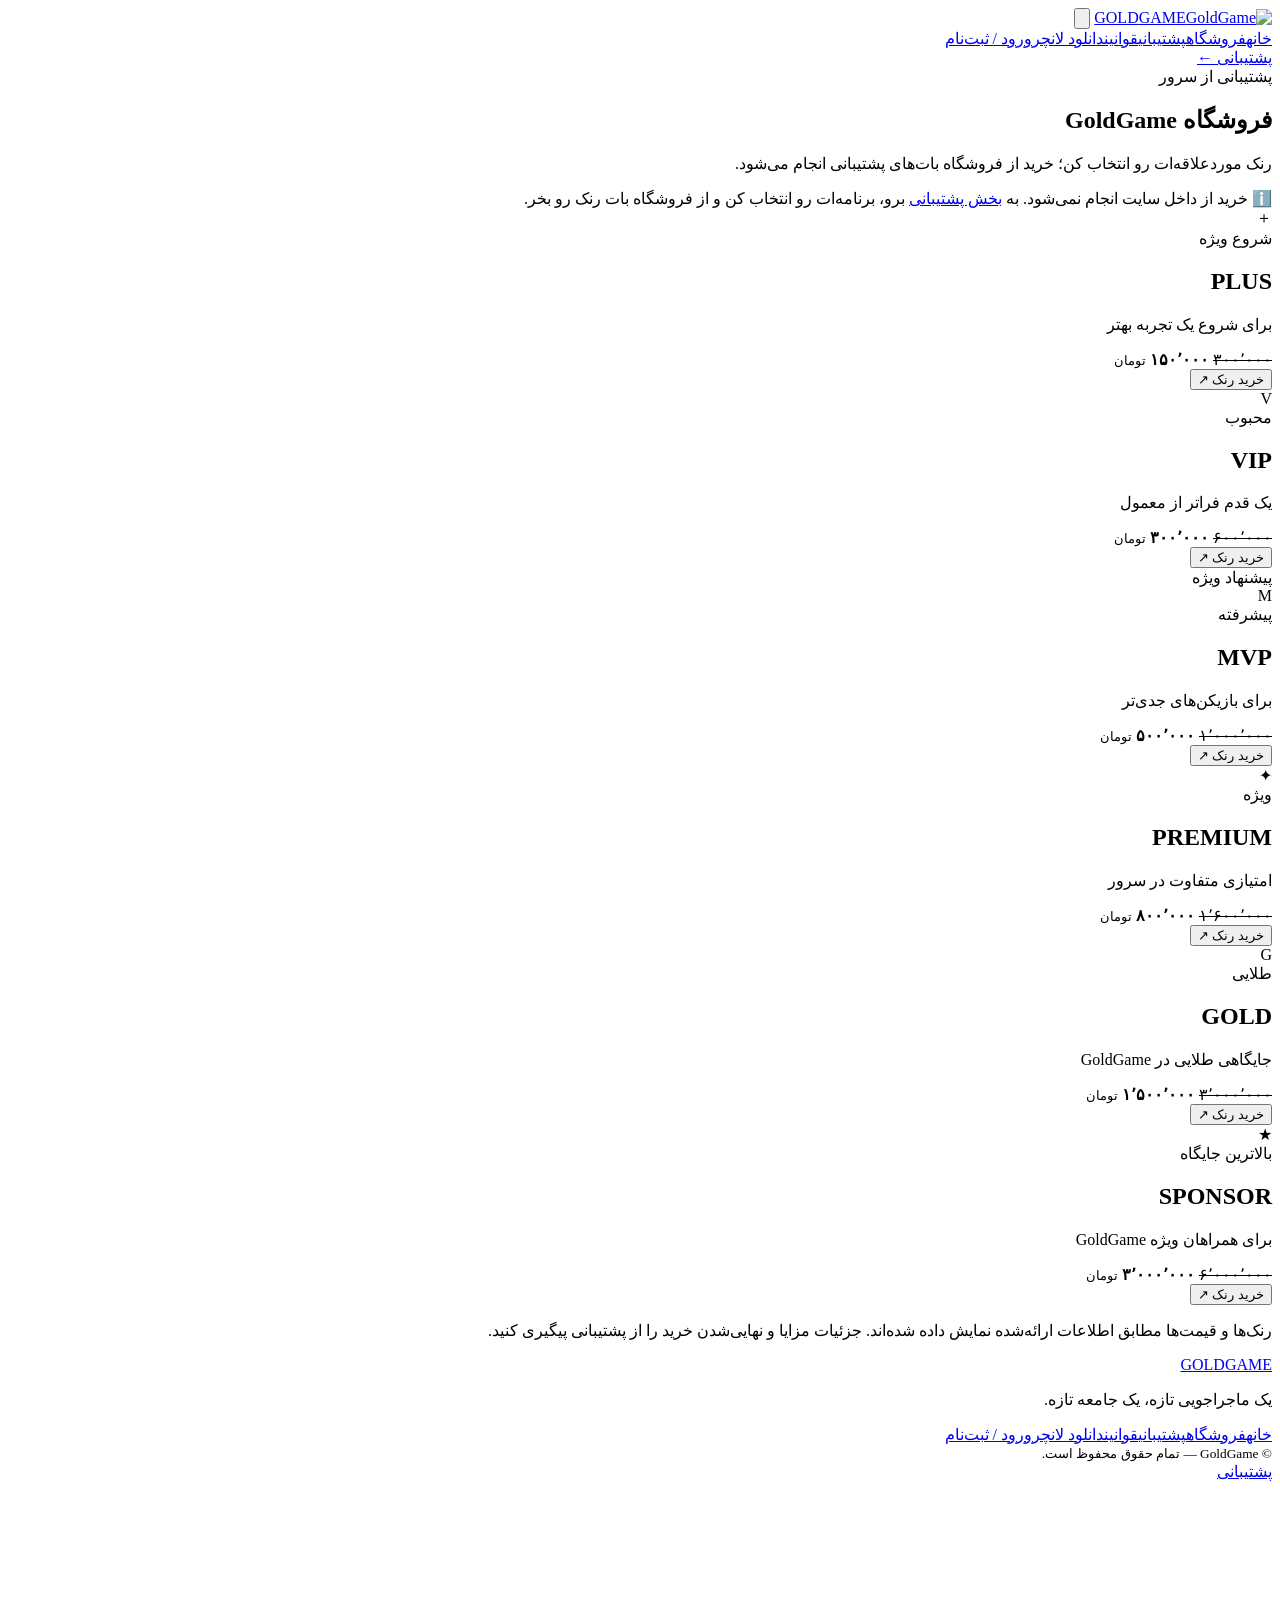
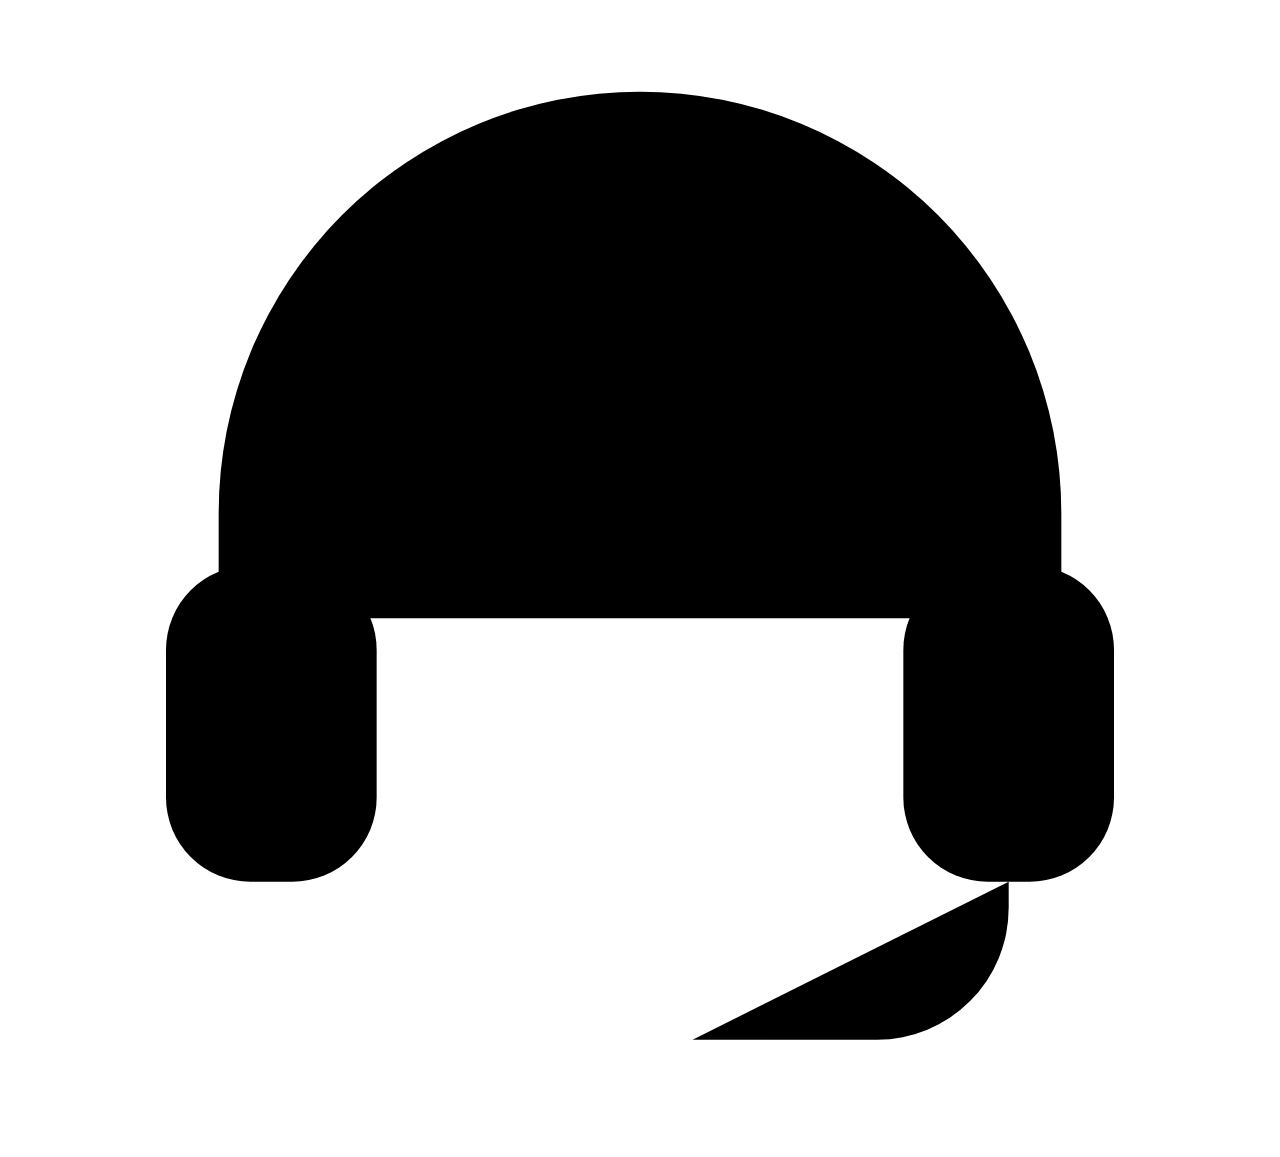
==== shop.html @ d6162fac "Add files via upload" ====
<!doctype html>
<html lang="fa" dir="rtl">
<head>
<meta charset="utf-8">
<meta name="viewport" content="width=device-width,initial-scale=1">
<meta name="theme-color" content="#f5c400">
<meta name="description" content="رنک‌های GoldGame: PLUS، VIP، MVP، PREMIUM، GOLD و SPONSOR">
<title>فروشگاه | GoldGame</title>
<link rel="icon" type="image/png" href="assets/favicon.png">
<link rel="apple-touch-icon" href="assets/apple-touch-icon.png">
<link rel="stylesheet" href="assets/style.css">
<link rel="stylesheet" href="assets/extra.css">
<script>document.documentElement.classList.add('js')</script>

</head>
<body>
<div class="shade"></div>
<header class="topbar">
<a class="brand" href="index.html"><img src="assets/logo.png" alt="GoldGame"><span>GOLD<span class="gold">GAME</span></span></a>
<button type="button" class="menu-btn" aria-label="باز کردن منو"><svg viewBox="0 0 24 24" aria-hidden="true"><path d="M4 7h16"/><path d="M4 12h16"/><path d="M4 17h16"/></svg></button>
<nav aria-label="منوی اصلی"><a href="index.html">خانه</a><a class=active href="shop.html">فروشگاه</a><a href="support.html">پشتیبانی</a><a href="rules.html">قوانین</a><a href="launcher.html">دانلود لانچر</a><a href="auth.html">ورود / ثبت‌نام</a></nav>
<a class="nav-cta" href="support.html">پشتیبانی <span>←</span></a>
</header>
<main class="inner-page">
<section class="page-hero"><span class="eyebrow">پشتیبانی از سرور</span><h1>فروشگاه <span class="gold">GoldGame</span></h1><p>رنک موردعلاقه‌ات رو انتخاب کن؛ خرید از فروشگاه بات‌های پشتیبانی انجام می‌شود.</p><div class="notice">ℹ️ خرید از داخل سایت انجام نمی‌شود. به <a href="support.html" style="text-decoration:underline">بخش پشتیبانی</a> برو، برنامه‌ات رو انتخاب کن و از فروشگاه بات رنک رو بخر.</div></section>
<section class="rank-grid">
<article class="rank-card"><div class="rank-logo logo-plus">＋</div><span class="rank-label">شروع ویژه</span><h2>PLUS</h2><p class="rank-desc">برای شروع یک تجربه بهتر</p><div class="price"><del>۳۰۰٬۰۰۰</del> <strong>۱۵۰٬۰۰۰</strong> <small>تومان</small></div><button type="button" class="btn primary rank-buy" data-rank="PLUS" data-price="۱۵۰٬۰۰۰ تومان">خرید رنک <span>↗</span></button></article>
<article class="rank-card"><div class="rank-logo logo-vip">V</div><span class="rank-label">محبوب</span><h2>VIP</h2><p class="rank-desc">یک قدم فراتر از معمول</p><div class="price"><del>۶۰۰٬۰۰۰</del> <strong>۳۰۰٬۰۰۰</strong> <small>تومان</small></div><button type="button" class="btn primary rank-buy" data-rank="VIP" data-price="۳۰۰٬۰۰۰ تومان">خرید رنک <span>↗</span></button></article>
<article class="rank-card featured"><div class="popular-pill">پیشنهاد ویژه</div><div class="rank-logo logo-mvp">M</div><span class="rank-label">پیشرفته</span><h2>MVP</h2><p class="rank-desc">برای بازیکن‌های جدی‌تر</p><div class="price"><del>۱٬۰۰۰٬۰۰۰</del> <strong>۵۰۰٬۰۰۰</strong> <small>تومان</small></div><button type="button" class="btn primary rank-buy" data-rank="MVP" data-price="۵۰۰٬۰۰۰ تومان">خرید رنک <span>↗</span></button></article>
<article class="rank-card"><div class="rank-logo logo-premium">✦</div><span class="rank-label">ویژه</span><h2>PREMIUM</h2><p class="rank-desc">امتیازی متفاوت در سرور</p><div class="price"><del>۱٬۶۰۰٬۰۰۰</del> <strong>۸۰۰٬۰۰۰</strong> <small>تومان</small></div><button type="button" class="btn primary rank-buy" data-rank="PREMIUM" data-price="۸۰۰٬۰۰۰ تومان">خرید رنک <span>↗</span></button></article>
<article class="rank-card"><div class="rank-logo logo-gold">G</div><span class="rank-label">طلایی</span><h2>GOLD</h2><p class="rank-desc">جایگاهی طلایی در GoldGame</p><div class="price"><del>۳٬۰۰۰٬۰۰۰</del> <strong>۱٬۵۰۰٬۰۰۰</strong> <small>تومان</small></div><button type="button" class="btn primary rank-buy" data-rank="GOLD" data-price="۱٬۵۰۰٬۰۰۰ تومان">خرید رنک <span>↗</span></button></article>
<article class="rank-card sponsor-card"><div class="rank-logo logo-sponsor">★</div><span class="rank-label">بالاترین جایگاه</span><h2>SPONSOR</h2><p class="rank-desc">برای همراهان ویژه GoldGame</p><div class="price"><del>۶٬۰۰۰٬۰۰۰</del> <strong>۳٬۰۰۰٬۰۰۰</strong> <small>تومان</small></div><button type="button" class="btn primary rank-buy" data-rank="SPONSOR" data-price="۳٬۰۰۰٬۰۰۰ تومان">خرید رنک <span>↗</span></button></article>
</section>
<p class="fine-print">رنک‌ها و قیمت‌ها مطابق اطلاعات ارائه‌شده نمایش داده شده‌اند. جزئیات مزایا و نهایی‌شدن خرید را از پشتیبانی پیگیری کنید.</p>
</main>
<footer>
<a class="brand footer-brand" href="index.html"><img src="assets/logo.png" alt=""><span>GOLD<span class="gold">GAME</span></span></a>
<p>یک ماجراجویی تازه، یک جامعه تازه.</p>
<div class="footer-links"><a href="index.html">خانه</a><a href="shop.html">فروشگاه</a><a href="support.html">پشتیبانی</a><a href="rules.html">قوانین</a><a href="launcher.html">دانلود لانچر</a><a href="auth.html">ورود / ثبت‌نام</a></div>
<small>© GoldGame — تمام حقوق محفوظ است.</small>
</footer>
<a class="support-fab" href="support.html" aria-label="رفتن به بخش پشتیبانی" title="پشتیبانی GoldGame"><span class="fab-label">پشتیبانی</span><i class="fab-dot"></i><svg viewBox="0 0 24 24" aria-hidden="true"><path d="M4 14v-2a8 8 0 0 1 16 0v2"/><rect x="3" y="13" width="4" height="6" rx="1.6"/><rect x="17" y="13" width="4" height="6" rx="1.6"/><path d="M19 19v.5a2.5 2.5 0 0 1-2.5 2.5H13"/></svg></a>
<div class="toast" role="status"></div>
<dialog class="buy-dialog" id="buyDialog">
<form method="dialog" class="dialog-close"><button aria-label="بستن">×</button></form>
<img class="dialog-logo-img" src="assets/logo.png" alt="" width="56" height="56">
<span class="eyebrow">خرید رنک</span>
<h2 id="dialogTitle">GoldGame</h2>
<div class="buy-price" id="dialogPrice"></div>
<p class="buy-lead">خرید رنک‌ها از داخل سایت انجام نمی‌شود؛ فقط از طریق <b>فروشگاه بات‌های پشتیبانی</b> GoldGame.</p>
<ol class="buy-steps">
<li data-n="۱"><b>برو به بخش پشتیبانی</b><span>برنامهٔ دلخواهت رو انتخاب کن: روبیکا، تلگرام یا بله (دیسکورد به‌زودی).</span></li>
<li data-n="۲"><b>بات رو Start کن</b><span>داخل بات <span dir="ltr" style="unicode-bidi:isolate">/start</span> رو بزن و وارد فروشگاه بات شو.</span></li>
<li data-n="۳"><b>رنک <em id="stepRank"></em> رو بخر</b><span>اسم دقیق داخل بازی‌ات (Nickname) رو آماده داشته باش و مراحل پرداخت رو طبق راهنمای بات انجام بده.</span></li>
</ol>
<div class="buy-tip">💡 قبل از پرداخت، شرایط و مزایای رنک رو از بات یا پشتیبانی بپرس. فقط از بات‌های رسمی GoldGame خرید کن و پول رو به افراد ناشناس نده.</div>
<a class="btn primary" id="goSupport" href="support.html">رفتن به بخش پشتیبانی <span>←</span></a>
</dialog>
<script src="assets/app.js"></script>
</body>
</html>
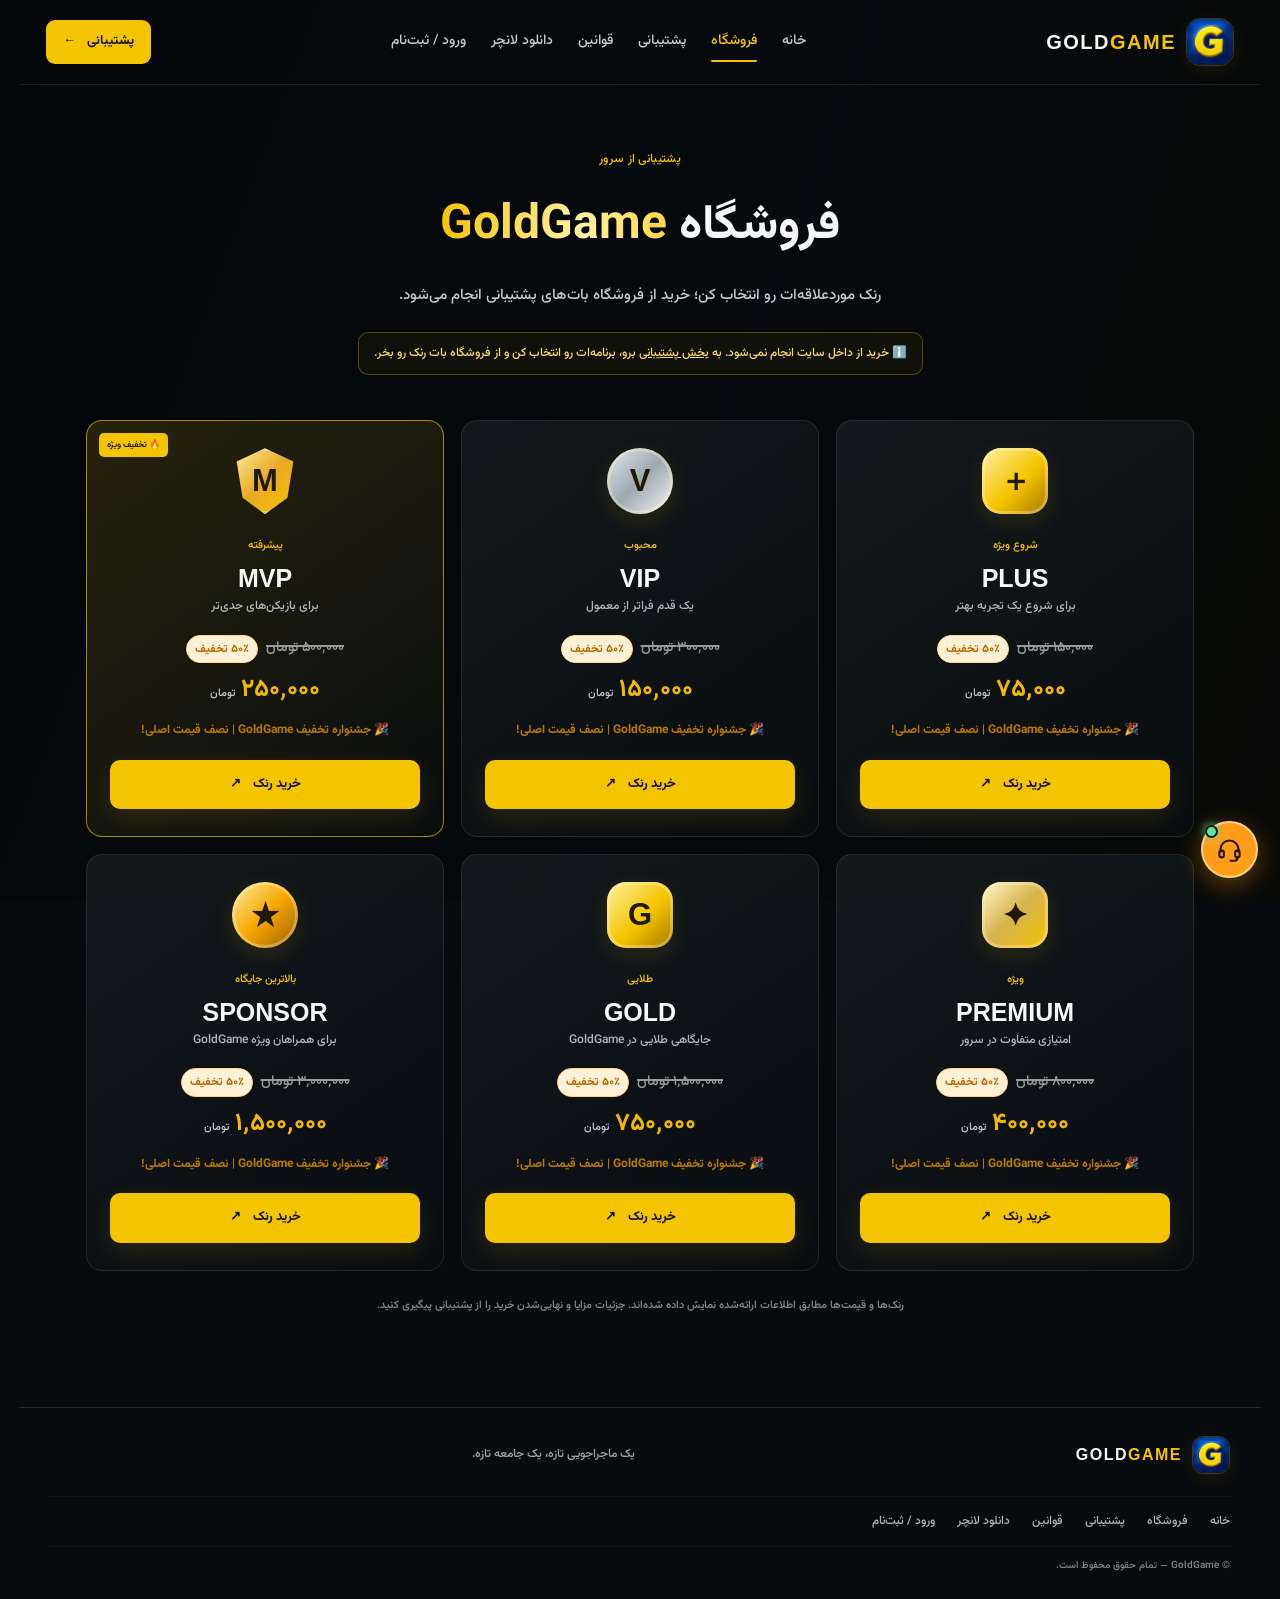
==== commit d0816b2e: "Add files via upload" ====
--- a/shop.html
+++ b/shop.html
@@ -12,6 +12,17 @@
 <link rel="stylesheet" href="assets/extra.css">
 <script>document.documentElement.classList.add('js')</script>
 
+
+<style>
+.rank-card .price-box{margin:14px 0 18px;text-align:center}
+.rank-card .old-price{display:flex;justify-content:center;align-items:center;gap:8px;margin-bottom:5px;color:#929292;font-size:.88rem}
+.rank-card .old-price del{color:#999;text-decoration:line-through;text-decoration-thickness:2px}
+.rank-card .discount-badge{display:inline-block;background:#fff0d6;color:#b66b00;border:1px solid #ffd58a;border-radius:999px;padding:3px 8px;font-size:.72rem;font-weight:800}
+.rank-card .price{margin:0;font-size:1.55rem;font-weight:900;color:#f2b900}
+.rank-card .price strong{font-weight:900}
+.rank-card .discount-note{margin:7px 0 0;color:#b87900;font-size:.75rem;font-weight:700}
+</style>
+
 </head>
 <body>
 <div class="shade"></div>
@@ -24,12 +35,66 @@
 <main class="inner-page">
 <section class="page-hero"><span class="eyebrow">پشتیبانی از سرور</span><h1>فروشگاه <span class="gold">GoldGame</span></h1><p>رنک موردعلاقه‌ات رو انتخاب کن؛ خرید از فروشگاه بات‌های پشتیبانی انجام می‌شود.</p><div class="notice">ℹ️ خرید از داخل سایت انجام نمی‌شود. به <a href="support.html" style="text-decoration:underline">بخش پشتیبانی</a> برو، برنامه‌ات رو انتخاب کن و از فروشگاه بات رنک رو بخر.</div></section>
 <section class="rank-grid">
-<article class="rank-card"><div class="rank-logo logo-plus">＋</div><span class="rank-label">شروع ویژه</span><h2>PLUS</h2><p class="rank-desc">برای شروع یک تجربه بهتر</p><div class="price"><del>۳۰۰٬۰۰۰</del> <strong>۱۵۰٬۰۰۰</strong> <small>تومان</small></div><button type="button" class="btn primary rank-buy" data-rank="PLUS" data-price="۱۵۰٬۰۰۰ تومان">خرید رنک <span>↗</span></button></article>
-<article class="rank-card"><div class="rank-logo logo-vip">V</div><span class="rank-label">محبوب</span><h2>VIP</h2><p class="rank-desc">یک قدم فراتر از معمول</p><div class="price"><del>۶۰۰٬۰۰۰</del> <strong>۳۰۰٬۰۰۰</strong> <small>تومان</small></div><button type="button" class="btn primary rank-buy" data-rank="VIP" data-price="۳۰۰٬۰۰۰ تومان">خرید رنک <span>↗</span></button></article>
-<article class="rank-card featured"><div class="popular-pill">پیشنهاد ویژه</div><div class="rank-logo logo-mvp">M</div><span class="rank-label">پیشرفته</span><h2>MVP</h2><p class="rank-desc">برای بازیکن‌های جدی‌تر</p><div class="price"><del>۱٬۰۰۰٬۰۰۰</del> <strong>۵۰۰٬۰۰۰</strong> <small>تومان</small></div><button type="button" class="btn primary rank-buy" data-rank="MVP" data-price="۵۰۰٬۰۰۰ تومان">خرید رنک <span>↗</span></button></article>
-<article class="rank-card"><div class="rank-logo logo-premium">✦</div><span class="rank-label">ویژه</span><h2>PREMIUM</h2><p class="rank-desc">امتیازی متفاوت در سرور</p><div class="price"><del>۱٬۶۰۰٬۰۰۰</del> <strong>۸۰۰٬۰۰۰</strong> <small>تومان</small></div><button type="button" class="btn primary rank-buy" data-rank="PREMIUM" data-price="۸۰۰٬۰۰۰ تومان">خرید رنک <span>↗</span></button></article>
-<article class="rank-card"><div class="rank-logo logo-gold">G</div><span class="rank-label">طلایی</span><h2>GOLD</h2><p class="rank-desc">جایگاهی طلایی در GoldGame</p><div class="price"><del>۳٬۰۰۰٬۰۰۰</del> <strong>۱٬۵۰۰٬۰۰۰</strong> <small>تومان</small></div><button type="button" class="btn primary rank-buy" data-rank="GOLD" data-price="۱٬۵۰۰٬۰۰۰ تومان">خرید رنک <span>↗</span></button></article>
-<article class="rank-card sponsor-card"><div class="rank-logo logo-sponsor">★</div><span class="rank-label">بالاترین جایگاه</span><h2>SPONSOR</h2><p class="rank-desc">برای همراهان ویژه GoldGame</p><div class="price"><del>۶٬۰۰۰٬۰۰۰</del> <strong>۳٬۰۰۰٬۰۰۰</strong> <small>تومان</small></div><button type="button" class="btn primary rank-buy" data-rank="SPONSOR" data-price="۳٬۰۰۰٬۰۰۰ تومان">خرید رنک <span>↗</span></button></article>
+<article class="rank-card">
+<div class="rank-logo logo-plus">＋</div>
+<span class="rank-label">شروع ویژه</span><h2>PLUS</h2><p class="rank-desc">برای شروع یک تجربه بهتر</p>
+<div class="price-box">
+<div class="old-price"><del>۱۵۰٬۰۰۰ تومان</del><span class="discount-badge">۵۰٪ تخفیف</span></div>
+<div class="price"><strong>۷۵٬۰۰۰</strong> <small>تومان</small></div>
+<p class="discount-note">🎉 جشنواره تخفیف GoldGame | نصف قیمت اصلی!</p>
+</div>
+<button type="button" class="btn primary rank-buy" data-rank="PLUS" data-price="۷۵٬۰۰۰ تومان">خرید رنک <span>↗</span></button>
+</article>
+<article class="rank-card">
+<div class="rank-logo logo-vip">V</div>
+<span class="rank-label">محبوب</span><h2>VIP</h2><p class="rank-desc">یک قدم فراتر از معمول</p>
+<div class="price-box">
+<div class="old-price"><del>۳۰۰٬۰۰۰ تومان</del><span class="discount-badge">۵۰٪ تخفیف</span></div>
+<div class="price"><strong>۱۵۰٬۰۰۰</strong> <small>تومان</small></div>
+<p class="discount-note">🎉 جشنواره تخفیف GoldGame | نصف قیمت اصلی!</p>
+</div>
+<button type="button" class="btn primary rank-buy" data-rank="VIP" data-price="۱۵۰٬۰۰۰ تومان">خرید رنک <span>↗</span></button>
+</article>
+<article class="rank-card featured">
+<div class="popular-pill">🔥 تخفیف ویژه</div><div class="rank-logo logo-mvp">M</div>
+<span class="rank-label">پیشرفته</span><h2>MVP</h2><p class="rank-desc">برای بازیکن‌های جدی‌تر</p>
+<div class="price-box">
+<div class="old-price"><del>۵۰۰٬۰۰۰ تومان</del><span class="discount-badge">۵۰٪ تخفیف</span></div>
+<div class="price"><strong>۲۵۰٬۰۰۰</strong> <small>تومان</small></div>
+<p class="discount-note">🎉 جشنواره تخفیف GoldGame | نصف قیمت اصلی!</p>
+</div>
+<button type="button" class="btn primary rank-buy" data-rank="MVP" data-price="۲۵۰٬۰۰۰ تومان">خرید رنک <span>↗</span></button>
+</article>
+<article class="rank-card">
+<div class="rank-logo logo-premium">✦</div>
+<span class="rank-label">ویژه</span><h2>PREMIUM</h2><p class="rank-desc">امتیازی متفاوت در سرور</p>
+<div class="price-box">
+<div class="old-price"><del>۸۰۰٬۰۰۰ تومان</del><span class="discount-badge">۵۰٪ تخفیف</span></div>
+<div class="price"><strong>۴۰۰٬۰۰۰</strong> <small>تومان</small></div>
+<p class="discount-note">🎉 جشنواره تخفیف GoldGame | نصف قیمت اصلی!</p>
+</div>
+<button type="button" class="btn primary rank-buy" data-rank="PREMIUM" data-price="۴۰۰٬۰۰۰ تومان">خرید رنک <span>↗</span></button>
+</article>
+<article class="rank-card">
+<div class="rank-logo logo-gold">G</div>
+<span class="rank-label">طلایی</span><h2>GOLD</h2><p class="rank-desc">جایگاهی طلایی در GoldGame</p>
+<div class="price-box">
+<div class="old-price"><del>۱٬۵۰۰٬۰۰۰ تومان</del><span class="discount-badge">۵۰٪ تخفیف</span></div>
+<div class="price"><strong>۷۵۰٬۰۰۰</strong> <small>تومان</small></div>
+<p class="discount-note">🎉 جشنواره تخفیف GoldGame | نصف قیمت اصلی!</p>
+</div>
+<button type="button" class="btn primary rank-buy" data-rank="GOLD" data-price="۷۵۰٬۰۰۰ تومان">خرید رنک <span>↗</span></button>
+</article>
+<article class="rank-card sponsor-card">
+<div class="rank-logo logo-sponsor">★</div>
+<span class="rank-label">بالاترین جایگاه</span><h2>SPONSOR</h2><p class="rank-desc">برای همراهان ویژه GoldGame</p>
+<div class="price-box">
+<div class="old-price"><del>۳٬۰۰۰٬۰۰۰ تومان</del><span class="discount-badge">۵۰٪ تخفیف</span></div>
+<div class="price"><strong>۱٬۵۰۰٬۰۰۰</strong> <small>تومان</small></div>
+<p class="discount-note">🎉 جشنواره تخفیف GoldGame | نصف قیمت اصلی!</p>
+</div>
+<button type="button" class="btn primary rank-buy" data-rank="SPONSOR" data-price="۱٬۵۰۰٬۰۰۰ تومان">خرید رنک <span>↗</span></button>
+</article>
 </section>
 <p class="fine-print">رنک‌ها و قیمت‌ها مطابق اطلاعات ارائه‌شده نمایش داده شده‌اند. جزئیات مزایا و نهایی‌شدن خرید را از پشتیبانی پیگیری کنید.</p>
 </main>
--- a/assets/style.css
+++ b/assets/style.css
@@ -0,0 +1 @@
+@font-face{font-family:Vazir;src:url('Vazirmatn-Medium.ttf')}@font-face{font-family:Vazir;src:url('Vazirmatn-Bold.ttf');font-weight:800}:root{--gold:#f5c400;--gold2:#ffdc45;--orange:#ff9d19;--ink:#080b0e;--panel:rgba(12,17,21,.86);--muted:#b8bec4;--line:rgba(255,255,255,.12)}*{box-sizing:border-box}html{scroll-behavior:smooth}body{margin:0;background:#080b0e url('background.webp') center top/cover fixed no-repeat;color:#f7f7f7;font-family:Vazir,Tahoma,sans-serif;min-height:100vh;line-height:1.8}a{color:inherit;text-decoration:none}button,input,textarea{font:inherit}.shade{position:fixed;inset:0;background:linear-gradient(110deg,rgba(4,7,9,.94),rgba(5,9,12,.86) 55%,rgba(10,10,6,.78));z-index:-1;pointer-events:none}.topbar{max-width:1240px;margin:0 auto;padding:18px 26px;display:flex;align-items:center;gap:30px;border-bottom:1px solid rgba(255,255,255,.09)}.brand{display:flex;align-items:center;gap:10px;font:800 20px Arial,sans-serif;letter-spacing:1.5px;white-space:nowrap}.brand img{width:42px;height:42px;object-fit:contain;border-radius:12px}.gold{color:var(--gold)}nav{display:flex;gap:25px;margin-inline:auto;color:#c4c8cb;font-size:14px}nav a{transition:.2s}nav a:hover,nav a.active{color:var(--gold)}.nav-cta{font-size:13px;color:#101010;background:var(--gold);padding:10px 17px;border-radius:9px;font-weight:800;white-space:nowrap}.nav-cta span{margin-right:8px}.menu-btn{display:none;background:none;color:white;border:0;font-size:25px}.hero{max-width:1240px;margin:auto;min-height:580px;padding:76px 36px 55px;display:grid;grid-template-columns:1.1fr .9fr;align-items:center;gap:35px}.eyebrow{display:inline-flex;align-items:center;gap:9px;color:var(--gold);font-size:12px;letter-spacing:.3px}.eyebrow i{display:inline-block;width:7px;height:7px;border-radius:50%;background:var(--gold);box-shadow:0 0 14px var(--gold)}h1,h2,h3,p{margin-top:0}.hero h1{font-size:clamp(38px,5vw,64px);line-height:1.3;margin:18px 0;font-weight:800;letter-spacing:-1.5px}.hero-copy>p,.page-hero>p{max-width:570px;color:#c2c8cd;font-size:15px;line-height:2.1}.hero-actions{display:flex;gap:12px;flex-wrap:wrap;margin:27px 0}.btn{display:inline-flex;align-items:center;justify-content:center;gap:12px;border:1px solid transparent;border-radius:10px;padding:12px 19px;font-weight:800;font-size:13px;cursor:pointer;transition:transform .2s,background .2s,border-color .2s}.btn:hover{transform:translateY(-2px)}.btn.primary{background:var(--gold);color:#15130a;box-shadow:0 8px 26px #f5c40021}.btn.primary:hover{background:var(--gold2)}.btn.secondary{border-color:#ffffff30;color:#f6f6f6;background:#ffffff08}.btn.secondary:hover{border-color:var(--gold);color:var(--gold)}.server-address{display:inline-flex;align-items:center;gap:13px;border:1px solid var(--line);background:#090d10b8;border-radius:12px;padding:12px 16px;min-width:300px}.pulse{width:9px;height:9px;background:#62e69b;border-radius:50%;box-shadow:0 0 13px #62e69b}.server-address div{display:flex;flex-direction:column}.server-address small{font-size:10px;color:#9da6ac}.server-address strong{font:700 14px Arial,sans-serif;letter-spacing:.3px}.online-label{margin-right:auto;font:700 9px Arial,sans-serif;color:var(--gold);border:1px solid #f5c40050;padding:4px 6px;border-radius:5px}.hero-art{min-height:360px;position:relative;display:grid;place-items:center}.gold-emblem{width:245px;height:245px;border-radius:50%;display:flex;flex-direction:column;justify-content:center;align-items:center;background:radial-gradient(circle at 30% 20%,#fff2a4,#f5c400 34%,#8d6500 75%,#29200a);box-shadow:0 0 70px #f5c40030,inset 0 0 0 9px #fff5a355,inset 0 0 0 15px #392a0d;border:2px solid #ffdf58;transform:rotate(-8deg)}.gold-emblem span{font:900 120px Georgia,serif;color:#17130a;text-shadow:2px 4px #fff4a7;line-height:1}.gold-emblem b{font:900 15px Arial,sans-serif;color:#211a05;letter-spacing:3px}.gold-emblem small{font:700 7px Arial,sans-serif;color:#342805;letter-spacing:2px;margin-top:4px}.orbit{position:absolute;width:350px;height:350px;border:1px solid #f5c4002c;border-radius:50%;transform:rotate(-25deg) scaleY(.5)}.orbit-two{width:440px;height:440px;transform:rotate(38deg) scaleY(.38);border-color:#ffffff18}.float-card{position:absolute;background:#11171bd9;border:1px solid #ffffff20;border-radius:10px;padding:10px 14px;font-size:13px;box-shadow:0 15px 35px #0006}.float-card:first-letter{color:var(--gold)}.float-card span{margin-right:7px}.card-a{top:44px;right:0}.card-b{bottom:45px;left:0}.section{max-width:1240px;margin:0 auto;padding:48px 36px}.section-head{display:flex;align-items:end;justify-content:space-between;margin-bottom:25px}.section-head h2,.join-banner h2{font-size:30px;margin:8px 0 0}.section-head p{color:var(--muted);font-size:13px;margin-bottom:5px}.mode-grid{display:grid;grid-template-columns:repeat(3,1fr);gap:17px}.mode-card{min-height:245px;padding:25px;border:1px solid var(--line);border-radius:15px;background:linear-gradient(145deg,#151a1dce,#080b0ddd);position:relative;overflow:hidden;transition:.25s}.mode-card:hover{border-color:#f5c40080;transform:translateY(-4px)}.mode-card:after{content:'';position:absolute;width:160px;height:160px;border:1px solid #f5c40024;border-radius:50%;left:-45px;bottom:-70px;box-shadow:0 0 0 20px #f5c40008,0 0 0 40px #f5c40005}.mode-icon{width:48px;height:48px;border-radius:12px;background:#f5c40017;border:1px solid #f5c40050;color:var(--gold);display:grid;place-items:center;font:800 25px Arial,sans-serif;margin-bottom:18px}.mode-tag{font:700 9px Arial,sans-serif;letter-spacing:1px;color:#a7adb2}.mode-card h3{font:800 28px Arial,sans-serif;margin:6px 0}.mode-card p{font-size:12px;color:#b8bec4;max-width:260px}.mode-arrow{position:absolute;left:22px;bottom:18px;color:var(--gold);font-size:20px}.join-banner{max-width:1168px;margin:35px auto 80px;padding:30px 34px;border-radius:17px;border:1px solid #f5c40045;background:linear-gradient(105deg,#f5c40012,#111619e8);display:flex;justify-content:space-between;align-items:center;gap:25px}.join-banner h2{margin:4px 0}.join-banner p{color:#c1c6ca;font-size:13px;margin:0}.join-banner .btn{white-space:nowrap}footer{border-top:1px solid var(--line);max-width:1240px;margin:auto;padding:28px 30px 24px;display:grid;grid-template-columns:1fr 1fr;align-items:center;gap:10px}footer p{color:#9ca4aa;font-size:12px;margin:0}footer small{font-size:10px;color:#7d858b}.footer-brand{font-size:16px}.footer-brand img{width:32px;height:32px}.footer-links{grid-column:1/-1;display:flex;gap:22px;color:#aab0b4;font-size:12px;padding:14px 0;border-top:1px solid #ffffff0b;border-bottom:1px solid #ffffff0b;margin-top:12px}.footer-links a:hover{color:var(--gold)}.support-fab{position:fixed;right:22px;bottom:22px;width:57px;height:57px;border-radius:50%;display:grid;place-items:center;background:var(--orange);box-shadow:0 6px 25px #ff9d1960;border:2px solid #ffd18b;z-index:10;transition:.2s}.support-fab:hover{transform:scale(1.08);background:#ffb13b}.support-fab svg{width:27px;height:27px;fill:none;stroke:#211304;stroke-width:1.8;stroke-linecap:round;stroke-linejoin:round}.toast{position:fixed;bottom:90px;left:22px;background:#14191c;border:1px solid #f5c40077;color:white;border-radius:9px;padding:10px 15px;font-size:12px;opacity:0;transform:translateY(8px);transition:.25s;pointer-events:none;z-index:30}.toast.show{opacity:1;transform:none}.inner-page{max-width:1160px;margin:0 auto;padding:60px 26px 80px}.page-hero{text-align:center;max-width:760px;margin:0 auto 45px}.page-hero h1{font-size:clamp(34px,4vw,48px);margin:10px 0}.page-hero>p{margin:0 auto}.notice{display:inline-block;margin-top:20px;border:1px solid #f5c4004d;background:#f5c4000c;color:#f6d966;border-radius:10px;padding:10px 15px;font-size:12px}.rank-grid{display:grid;grid-template-columns:repeat(3,1fr);gap:17px}.rank-card{position:relative;background:linear-gradient(145deg,#141a1de8,#090d10ed);border:1px solid #ffffff18;border-radius:16px;padding:27px 23px;text-align:center;transition:.2s;overflow:hidden}.rank-card:hover{border-color:#f5c40088;transform:translateY(-3px)}.rank-card.featured{border-color:#f5c400a3;background:linear-gradient(145deg,#2a260ee8,#090d10f0)}.rank-logo{width:66px;height:66px;border-radius:19px;display:grid;place-items:center;margin:0 auto 17px;background:linear-gradient(135deg,#fff0a2,#f5c400 55%,#a87800);color:#201900;font:900 31px Arial,sans-serif;box-shadow:inset 0 0 0 3px #fff7c755,0 7px 23px #f5c40020}.logo-vip{border-radius:50%;background:linear-gradient(135deg,#e5e9ed,#9ea7b0,#fafafa)}.logo-mvp{background:linear-gradient(135deg,#fff0a2,#e8a923,#f5c400);clip-path:polygon(50% 0,93% 20%,84% 75%,50% 100%,16% 75%,7% 20%);border-radius:0}.logo-premium{background:linear-gradient(135deg,#fff7cc,#d6b34c,#f5c400)}.logo-sponsor{background:linear-gradient(135deg,#ffedaa,#f5a800,#9b5d00);border-radius:50%}.rank-label{font-size:11px;color:var(--gold)}.rank-card h2{font:800 25px Arial,sans-serif;margin:4px 0 3px}.rank-desc{font-size:12px;color:#aeb5ba;margin-bottom:17px}.price{font-size:24px;font-weight:800;margin:15px 0 22px}.price small{font-size:11px;font-weight:400;color:#c3c7ca}.rank-buy{width:100%}.popular-pill{position:absolute;top:12px;left:12px;font-size:9px;color:#151006;background:var(--gold);padding:4px 8px;border-radius:5px}.fine-print{text-align:center;color:#818a90;font-size:11px;margin-top:25px}.buy-dialog{width:min(490px,calc(100% - 28px));background:#101619;color:#f5f5f5;border:1px solid #f5c40075;border-radius:18px;padding:30px;box-shadow:0 30px 100px #000c}.buy-dialog::backdrop{background:#000b;backdrop-filter:blur(5px)}.dialog-close{display:flex;justify-content:flex-start}.dialog-close button{border:0;background:#ffffff12;color:#fff;border-radius:7px;width:32px;height:32px;font-size:22px;cursor:pointer}.dialog-logo{width:54px;height:54px;margin:4px 0 15px}.buy-dialog h2{margin:5px 0;font-size:25px}.buy-dialog p,.dialog-note{font-size:12px;color:#aeb6bb}.buy-dialog label{display:block;font-size:12px;margin:18px 0 7px}.buy-dialog input,.buy-dialog textarea{width:100%;background:#070b0d;color:#fff;border:1px solid #ffffff24;border-radius:9px;padding:12px;outline:none;margin-bottom:12px}.buy-dialog input:focus,.buy-dialog textarea:focus{border-color:var(--gold)}.buy-dialog .btn{width:100%;margin-bottom:10px}.buy-dialog textarea{resize:vertical;font-size:12px;line-height:1.8}.dialog-note{display:block;margin-top:9px}.rules-layout{display:grid;grid-template-columns:280px 1fr;gap:22px}.rules-side,.rule{background:#0d1215e8;border:1px solid var(--line);border-radius:13px}.rules-side{padding:24px;height:max-content;position:sticky;top:20px}.rules-mark{width:45px;height:45px;display:grid;place-items:center;color:#171200;background:var(--gold);border-radius:12px;font-size:28px}.rules-side h3{margin:15px 0 5px}.rules-side p,.rules-side a{font-size:12px;color:#b8c0c5}.rules-side a{color:var(--gold)}.rules-list{display:grid;gap:10px}.rule{display:flex;gap:18px;padding:19px 22px}.rule>span{font:800 15px Arial,sans-serif;color:var(--gold);padding-top:3px}.rule h3{font-size:15px;margin:0 0 5px}.rule p{font-size:12px;color:#b8c0c5;margin:0;line-height:2}.launcher-page{display:grid;place-items:center;min-height:580px}.launcher-box{max-width:730px;text-align:center;padding:42px 30px;background:#0b1014d9;border:1px solid #f5c4004d;border-radius:22px;box-shadow:0 25px 80px #0005}.launcher-symbol{width:110px;height:110px;margin:0 auto 25px;position:relative;border-radius:29px;display:grid;place-items:center;background:linear-gradient(135deg,#fff1a0,#f5c400 55%,#9c7000);box-shadow:0 0 55px #f5c40020;transform:rotate(-4deg)}.launcher-symbol span{font:900 70px Georgia,serif;color:#171200}.launcher-symbol i{position:absolute;right:-10px;top:-12px;font-size:30px;color:#fff0a0}.launcher-box h1{font-size:clamp(30px,4vw,43px);margin:8px 0 14px}.coming{display:inline-block;background:#f5c40015;border:1px solid #f5c40059;border-radius:9px;color:#ffe77a;padding:10px 15px;font-size:14px;font-weight:800}.coming span{margin:0 8px;color:var(--orange)}.launcher-box>p{color:#bbc2c6;font-size:13px;max-width:580px;margin:20px auto}.launcher-features{display:flex;justify-content:center;gap:10px;flex-wrap:wrap;margin:20px 0 27px}.launcher-features span{font-size:11px;border:1px solid #ffffff18;background:#ffffff08;border-radius:8px;padding:8px 12px;color:#cbd0d3}@media(max-width:850px){.topbar{gap:14px;padding:13px 18px}.topbar nav{gap:14px}.nav-cta{display:none}.hero{padding-top:50px;grid-template-columns:1fr .8fr}.hero-art{transform:scale(.85)}.rank-grid{grid-template-columns:repeat(2,1fr)}.rules-layout{grid-template-columns:220px 1fr}.join-banner{margin-inline:20px}}@media(max-width:650px){.topbar{justify-content:space-between;flex-wrap:wrap}.menu-btn{display:block;order:3}.topbar nav{display:none;order:4;width:100%;margin:0;flex-direction:column;gap:0;padding-top:8px}.topbar nav.open{display:flex}.topbar nav a{padding:9px 4px;border-top:1px solid #ffffff0b}.hero{display:flex;flex-direction:column;align-items:stretch;padding:48px 22px 30px;gap:0}.hero h1{font-size:42px}.hero-art{min-height:300px;transform:scale(.9);margin-top:0}.gold-emblem{width:205px;height:205px}.gold-emblem span{font-size:100px}.orbit{width:300px;height:300px}.orbit-two{width:350px;height:350px}.card-a{right:0;top:22px}.card-b{bottom:22px}.section{padding:35px 20px}.section-head{display:block}.section-head h2,.join-banner h2{font-size:25px}.section-head p{margin-top:8px}.mode-grid{grid-template-columns:1fr}.mode-card{min-height:205px}.join-banner{margin:20px 18px 55px;padding:24px;align-items:flex-start;flex-direction:column}.join-banner .btn{width:100%}footer{padding:24px 20px;grid-template-columns:1fr;gap:12px}.footer-links{grid-column:auto;flex-wrap:wrap}.inner-page{padding:42px 17px 60px}.page-hero{margin-bottom:30px}.rank-grid{grid-template-columns:1fr}.rank-card{padding:24px}.rules-layout{grid-template-columns:1fr}.rules-side{position:static}.rule{padding:16px;gap:13px}.launcher-page{min-height:auto}.launcher-box{padding:30px 19px}.server-address{min-width:0;width:100%}.online-label{display:none}.support-fab{width:52px;height:52px;right:16px;bottom:16px}.toast{left:15px;bottom:80px;max-width:calc(100% - 85px)}}
--- a/assets/extra.css
+++ b/assets/extra.css
@@ -0,0 +1,326 @@
+/* =========================================================
+   GoldGame v2 — منوی کشویی، صفحه پشتیبانی، انیمیشن‌ها،
+   استایل ثبت‌نام/حساب/قوانین
+   ========================================================= */
+:root{--ease:cubic-bezier(.2,.7,.2,1)}
+::selection{background:var(--gold);color:#171300}
+:focus-visible{outline:2px solid var(--gold);outline-offset:3px;border-radius:6px}
+img{max-width:100%}
+.hidden{display:none!important}
+[hidden]{display:none!important}
+
+/* ---------- نوار بالا ---------- */
+.topbar{position:relative;z-index:5}
+nav a{position:relative}
+nav a::after{content:'';position:absolute;inset-inline:0;bottom:-7px;height:2px;border-radius:2px;background:var(--gold);transform:scaleX(0);transition:transform .35s var(--ease)}
+nav a:hover::after,nav a.active::after{transform:scaleX(1)}
+.drawer-links a::after{display:none}
+.nav-cta{transition:transform .2s,box-shadow .25s,background .2s}
+.nav-cta:hover{transform:translateY(-2px);background:var(--gold2);box-shadow:0 8px 24px #f5c40040}
+.brand img{transition:transform .5s var(--ease)}
+.brand:hover img{transform:rotate(-8deg) scale(1.08)}
+
+.menu-btn{display:none;width:44px;height:44px;padding:0;place-items:center;border-radius:12px;border:1px solid var(--line);background:#ffffff08;color:#fff;cursor:pointer;transition:border-color .2s,color .2s,background .2s}
+.menu-btn svg{width:24px;height:24px;fill:none;stroke:currentColor;stroke-width:2;stroke-linecap:round}
+.menu-btn path{transition:transform .3s var(--ease);transform-origin:center;transform-box:fill-box}
+.menu-btn:hover{border-color:var(--gold);color:var(--gold);background:#f5c4000d}
+.menu-btn:hover path:nth-child(1){transform:translateX(3px)}
+.menu-btn:hover path:nth-child(3){transform:translateX(-3px)}
+@media(max-width:980px){
+  .topbar{justify-content:space-between;gap:14px}
+  .topbar nav,.nav-cta{display:none}
+  .menu-btn{display:grid;order:0}
+}
+
+/* ---------- منوی کشویی (سمت چپ) ---------- */
+body.drawer-open{overflow:hidden}
+.drawer-overlay{position:fixed;inset:0;background:rgba(2,4,6,.66);backdrop-filter:blur(4px);-webkit-backdrop-filter:blur(4px);opacity:0;visibility:hidden;transition:opacity .35s,visibility 0s linear .35s;z-index:90}
+body.drawer-open .drawer-overlay{opacity:1;visibility:visible;transition-delay:0s}
+.drawer{position:fixed;top:0;bottom:0;left:0;width:min(86vw,340px);z-index:100;display:flex;flex-direction:column;gap:6px;padding:18px 16px 20px;overflow-y:auto;background:linear-gradient(170deg,#141a1e,#080b0e 72%);border-right:1px solid #f5c40045;box-shadow:30px 0 80px #000b;transform:translateX(-104%);visibility:hidden;transition:transform .45s var(--ease),visibility 0s linear .45s;outline:none}
+body.drawer-open .drawer{transform:none;visibility:visible;transition-delay:0s}
+.drawer::before{content:'';position:absolute;inset:0 0 auto 0;height:180px;background:radial-gradient(circle at 20% 0,#f5c40022,transparent 70%);pointer-events:none}
+.drawer-head{position:relative;display:flex;align-items:center;justify-content:space-between;padding:2px 4px 16px;margin-bottom:6px;border-bottom:1px solid #ffffff12}
+.drawer-close{width:40px;height:40px;border-radius:11px;border:1px solid var(--line);background:#ffffff08;color:#fff;font-size:24px;line-height:1;cursor:pointer;transition:transform .35s var(--ease),border-color .2s,color .2s}
+.drawer-close:hover{transform:rotate(90deg);border-color:var(--gold);color:var(--gold)}
+.drawer-links{position:relative;display:grid;gap:6px;margin-top:6px}
+.drawer-links a{display:flex;align-items:center;gap:13px;padding:11px 12px;border-radius:13px;border:1px solid transparent;color:#d6dbde;font-size:14px;opacity:0;transform:translateX(-18px);transition:opacity .4s,transform .45s var(--ease),background .2s,border-color .2s,color .2s}
+body.drawer-open .drawer-links a{opacity:1;transform:none;transition-delay:calc(var(--i,0)*55ms + 140ms),calc(var(--i,0)*55ms + 140ms),0s,0s,0s}
+.drawer-links a:hover{background:#ffffff0a;border-color:#ffffff14;color:#fff}
+.drawer-links a.active{background:linear-gradient(90deg,#f5c40022,#f5c4000a);border-color:#f5c40055;color:var(--gold2)}
+.drawer-links .ico{width:38px;height:38px;border-radius:11px;display:grid;place-items:center;background:#ffffff0a;border:1px solid #ffffff12;flex:none;transition:background .25s,transform .3s var(--ease)}
+.drawer-links a.active .ico,.drawer-links a:hover .ico{background:#f5c4001c;border-color:#f5c40055}
+.drawer-links a:hover .ico{transform:scale(1.08) rotate(-5deg)}
+.drawer-links svg{width:19px;height:19px;fill:none;stroke:var(--gold);stroke-width:1.8;stroke-linecap:round;stroke-linejoin:round}
+.drawer-links .chev{margin-right:auto;color:#6d767c;font-size:18px;transition:transform .25s,color .25s}
+.drawer-links a:hover .chev{transform:translateX(-4px);color:var(--gold)}
+.drawer-foot{position:relative;margin-top:auto;padding-top:16px;display:grid;gap:10px}
+.drawer-ip{display:flex;align-items:center;gap:12px;width:100%;text-align:right;padding:12px 14px;border-radius:13px;border:1px solid #f5c40045;background:#f5c4000d;color:#fff;cursor:pointer;transition:background .2s,border-color .2s}
+.drawer-ip:hover{background:#f5c40018;border-color:#f5c40088}
+.drawer-ip div{display:flex;flex-direction:column;line-height:1.5}
+.drawer-ip small{font-size:10px;color:#9da6ac}
+.drawer-ip strong{font:700 14px Arial,sans-serif;direction:ltr;text-align:right}
+.drawer-ip em{margin-right:auto;font-style:normal;font-size:11px;color:#15130a;background:var(--gold);padding:4px 9px;border-radius:7px;font-weight:800}
+.drawer-ip.copied em{background:#62e69b}
+
+/* ---------- دکمهٔ شناور پشتیبانی (هدست) ---------- */
+.support-fab{position:fixed;overflow:visible;text-decoration:none}
+.support-fab::before,.support-fab::after{content:'';position:absolute;inset:-2px;border-radius:50%;border:2px solid var(--orange);opacity:0;pointer-events:none}
+.support-fab .fab-label{position:absolute;right:calc(100% + 12px);top:50%;transform:translate(10px,-50%);opacity:0;white-space:nowrap;background:#14191c;border:1px solid #ff9d1980;color:#ffd18b;border-radius:10px;padding:7px 13px;font-size:12px;font-weight:800;pointer-events:none;transition:opacity .3s,transform .35s var(--ease)}
+.support-fab:hover .fab-label,.support-fab:focus-visible .fab-label,.support-fab.hint .fab-label{opacity:1;transform:translate(0,-50%)}
+.support-fab .fab-dot{position:absolute;top:2px;left:2px;width:13px;height:13px;border-radius:50%;background:#62e69b;border:2px solid #14191c;box-shadow:0 0 10px #62e69b}
+.support-fab svg{transform-origin:50% 62%}
+@media(prefers-reduced-motion:no-preference){
+  .support-fab::before{animation:ripple 2.8s ease-out infinite}
+  .support-fab::after{animation:ripple 2.8s ease-out 1.4s infinite}
+  .support-fab svg{animation:ring 7s ease-in-out 2s infinite}
+  .support-fab .fab-dot{animation:blink 2s ease-in-out infinite}
+  .support-fab{animation:fabIn .8s var(--ease) .6s both}
+}
+@keyframes ripple{0%{transform:scale(1);opacity:.6}100%{transform:scale(1.95);opacity:0}}
+@keyframes ring{0%,84%,100%{transform:rotate(0)}86%{transform:rotate(-14deg)}88%{transform:rotate(12deg)}90%{transform:rotate(-10deg)}92%{transform:rotate(8deg)}94%{transform:rotate(-4deg)}96%{transform:rotate(2deg)}}
+@keyframes blink{0%,100%{opacity:1}50%{opacity:.45}}
+@keyframes fabIn{from{opacity:0;scale:.4}to{opacity:1;scale:1}}
+
+/* ---------- انیمیشن‌های صفحه ---------- */
+.sparks{position:fixed;inset:0;overflow:hidden;pointer-events:none;z-index:-1}
+.spark{position:absolute;bottom:-14px;left:var(--x);width:var(--s);height:var(--s);border-radius:50%;background:radial-gradient(circle,#fff0a2,#f5c400 55%,transparent 72%);opacity:0;animation:sparkUp var(--t) linear var(--dl) infinite;will-change:transform,opacity}
+@keyframes sparkUp{0%{transform:translate3d(0,0,0);opacity:0}10%{opacity:.6}90%{opacity:.3}100%{transform:translate3d(var(--dx),-108vh,0);opacity:0}}
+
+@media(prefers-reduced-motion:no-preference){
+  .hero-copy>*,.page-hero>*{animation:rise .9s var(--ease) both}
+  .hero-copy>*:nth-child(1),.page-hero>*:nth-child(1){animation-delay:.05s}
+  .hero-copy>*:nth-child(2),.page-hero>*:nth-child(2){animation-delay:.16s}
+  .hero-copy>*:nth-child(3),.page-hero>*:nth-child(3){animation-delay:.27s}
+  .hero-copy>*:nth-child(4),.page-hero>*:nth-child(4){animation-delay:.38s}
+  .hero-copy>*:nth-child(5),.page-hero>*:nth-child(5){animation-delay:.49s}
+  .hero-art{animation:artIn 1.3s ease .25s both}
+  .gold-emblem{position:relative;overflow:hidden;animation:emblemFloat 7s ease-in-out infinite}
+  .gold-emblem::after{content:'';position:absolute;inset:-30% -60%;background:linear-gradient(115deg,transparent 42%,rgba(255,255,255,.55) 50%,transparent 58%);transform:translateX(-80%);animation:shine 5.5s ease-in-out 1.2s infinite}
+  .orbit-one{animation:spinA 30s linear infinite}
+  .orbit-two{animation:spinB 44s linear infinite}
+  .card-a{animation:bob 5s ease-in-out infinite}
+  .card-b{animation:bob 6s ease-in-out -2s infinite}
+  h1 .gold,h2 .gold{background:linear-gradient(90deg,#f5c400,#fff2a4,#f5c400,#ffdc45,#f5c400);background-size:250% 100%;-webkit-background-clip:text;background-clip:text;-webkit-text-fill-color:transparent;color:transparent;animation:goldflow 6s linear infinite}
+  .server-address .pulse{animation:pulseDot 2s ease-out infinite}
+  .rank-card.featured{animation:glowPulse 3.6s ease-in-out infinite}
+  .launcher-symbol{animation:emblemSoft 6s ease-in-out infinite}
+  .launcher-symbol i{animation:twinkle 2.4s ease-in-out infinite}
+  .join-banner::before{animation:sheen 7s ease-in-out infinite}
+}
+@keyframes rise{from{opacity:0;transform:translateY(24px)}to{opacity:1;transform:none}}
+@keyframes artIn{from{opacity:0}to{opacity:1}}
+@keyframes emblemFloat{0%,100%{transform:rotate(-8deg) translateY(0)}50%{transform:rotate(-3deg) translateY(-14px)}}
+@keyframes emblemSoft{0%,100%{transform:rotate(-4deg) translateY(0)}50%{transform:rotate(2deg) translateY(-8px)}}
+@keyframes shine{0%,55%{transform:translateX(-80%)}100%{transform:translateX(80%)}}
+@keyframes spinA{from{transform:rotate(-25deg) scaleY(.5)}to{transform:rotate(335deg) scaleY(.5)}}
+@keyframes spinB{from{transform:rotate(38deg) scaleY(.38)}to{transform:rotate(-322deg) scaleY(.38)}}
+@keyframes bob{0%,100%{transform:translateY(0)}50%{transform:translateY(-10px)}}
+@keyframes goldflow{to{background-position:250% 0}}
+@keyframes pulseDot{0%{box-shadow:0 0 0 0 #62e69b99}100%{box-shadow:0 0 0 12px #62e69b00}}
+@keyframes glowPulse{0%,100%{box-shadow:0 0 0 0 #f5c40000,0 0 28px #f5c40010}50%{box-shadow:0 0 0 1px #f5c40045,0 0 50px #f5c40030}}
+@keyframes twinkle{0%,100%{transform:scale(1) rotate(0);opacity:1}50%{transform:scale(1.35) rotate(25deg);opacity:.7}}
+@keyframes sheen{0%,60%{transform:translateX(120%)}100%{transform:translateX(-120%)}}
+
+/* ظاهر شدن هنگام اسکرول */
+.js .reveal{opacity:0;transform:translateY(26px);transition:opacity .8s var(--ease),transform .8s var(--ease);transition-delay:var(--d,0s)}
+.js .reveal.in{opacity:1;transform:none}
+
+/* درخشش دنبال‌کنندهٔ موس روی کارت‌ها */
+.mode-card,.rank-card,.support-card,.rule{position:relative;isolation:isolate}
+.mode-card::before,.rank-card::before,.support-card::before,.rule::before{content:'';position:absolute;inset:0;z-index:-1;pointer-events:none;background:radial-gradient(280px circle at var(--mx,50%) var(--my,50%),rgba(245,196,0,.15),transparent 70%);opacity:0;transition:opacity .3s}
+.mode-card:hover::before,.rank-card:hover::before,.support-card:hover::before,.rule:hover::before{opacity:1}
+.mode-arrow{transition:transform .3s var(--ease)}
+.mode-card:hover .mode-arrow{transform:translate(-6px,4px)}
+.mode-icon{transition:transform .4s var(--ease),background .3s}
+.mode-card:hover .mode-icon{transform:rotate(-8deg) scale(1.1);background:#f5c40030}
+.rank-logo{transition:transform .45s var(--ease)}
+.rank-card:hover .rank-logo{transform:translateY(-5px) rotate(-6deg) scale(1.07)}
+
+/* دکمه‌ها */
+.btn{position:relative;overflow:hidden;isolation:isolate}
+.btn.primary::after{content:'';position:absolute;top:0;bottom:0;width:55%;left:-80%;background:linear-gradient(100deg,transparent,rgba(255,255,255,.55),transparent);transform:skewX(-20deg);transition:left .7s var(--ease);pointer-events:none}
+.btn.primary:hover::after{left:130%}
+.btn:active{transform:scale(.97)}
+.btn span{display:inline-block;transition:transform .25s var(--ease)}
+.btn:hover span{transform:translateX(-4px)}
+.btn.copied{background:#62e69b!important;color:#07210f!important}
+.join-banner{position:relative;overflow:hidden}
+.join-banner::before{content:'';position:absolute;inset:0;width:60%;background:linear-gradient(100deg,transparent,#f5c4001c,transparent);transform:translateX(120%);pointer-events:none}
+.join-banner>*{position:relative}
+
+/* ---------- نوار پشتیبانی صفحهٔ اصلی ---------- */
+.support-strip{max-width:1168px;margin:30px auto 0;padding:26px 32px;display:flex;align-items:center;gap:22px;border:1px solid var(--line);border-radius:17px;background:linear-gradient(105deg,#ff9d1912,#111619e8)}
+.support-strip h2{font-size:22px;margin:0 0 2px}
+.support-strip p{margin:0;font-size:13px;color:#c1c6ca}
+.support-strip .btn{margin-right:auto;white-space:nowrap}
+.strip-icon{width:56px;height:56px;border-radius:50%;flex:none;display:grid;place-items:center;background:var(--orange);border:2px solid #ffd18b;box-shadow:0 6px 24px #ff9d1950}
+.strip-icon svg{width:27px;height:27px;fill:none;stroke:#211304;stroke-width:1.8;stroke-linecap:round;stroke-linejoin:round}
+@media(max-width:850px){.support-strip{margin-inline:20px}}
+@media(max-width:650px){.support-strip{flex-direction:column;align-items:flex-start;padding:24px}.support-strip .btn{margin:0;width:100%}}
+
+/* ---------- صفحهٔ پشتیبانی ---------- */
+.rank-banner{display:flex;align-items:center;gap:14px;max-width:640px;margin:0 auto 26px;padding:14px 18px;border:1px solid #f5c40070;border-radius:14px;background:linear-gradient(100deg,#f5c40020,#0d1215e8);font-size:13px;color:#ffe77a;text-align:right}
+.rank-banner b{color:#fff}
+.rank-banner .rb-ico{flex:none;width:38px;height:38px;border-radius:50%;display:grid;place-items:center;background:var(--gold);color:#171300;font-weight:900}
+@media(prefers-reduced-motion:no-preference){.rank-banner{animation:rise .8s var(--ease) both,glowPulse 3s ease-in-out 1s 3}}
+.support-grid{display:grid;grid-template-columns:repeat(2,1fr);gap:18px}
+.support-card{--brand:#f5c400;display:flex;flex-direction:column;gap:16px;padding:26px;border-radius:18px;border:1px solid var(--line);background:linear-gradient(145deg,#141a1de8,#090d10ed);overflow:hidden;transition:transform .3s var(--ease),border-color .3s,box-shadow .3s}
+.support-card:hover{transform:translateY(-5px);border-color:var(--brand);box-shadow:0 22px 50px -24px var(--brand)}
+.support-card::after{content:'';position:absolute;width:190px;height:190px;border-radius:50%;left:-70px;top:-80px;background:radial-gradient(circle,var(--brand),transparent 68%);opacity:.12;pointer-events:none;transition:opacity .3s,transform .6s var(--ease)}
+.support-card:hover::after{opacity:.24;transform:scale(1.25)}
+.sc-head{display:flex;align-items:center;gap:16px}
+.sc-icon{width:64px;height:64px;border-radius:19px;display:grid;place-items:center;flex:none;box-shadow:0 10px 26px -10px var(--brand);transition:transform .45s var(--ease)}
+.sc-icon svg{width:38px;height:38px}
+.support-card:hover .sc-icon{transform:rotate(-7deg) scale(1.08)}
+.sc-head h2{font-size:22px;margin:0;line-height:1.4}
+.sc-head small{display:block;font-size:12px;color:#9da6ac}
+.sc-handle{display:flex;align-items:center;justify-content:space-between;gap:10px;padding:10px 12px;border-radius:11px;border:1px dashed #ffffff30;background:#ffffff08}
+.sc-handle strong{font:700 15px Arial,sans-serif;direction:ltr;unicode-bidi:isolate}
+.sc-handle button{border:0;border-radius:8px;padding:6px 11px;font-size:11px;font-weight:800;cursor:pointer;color:#15130a;background:var(--gold);transition:background .2s,transform .2s}
+.sc-handle button:hover{background:var(--gold2)}
+.sc-handle button.copied{background:#62e69b}
+.support-card .btn{width:100%;background:var(--brand);color:#fff;border-color:transparent}
+.support-card .btn.primary:hover{background:var(--brand);filter:brightness(1.12)}
+.support-card.soon{border-style:dashed}
+.support-card.soon .sc-icon{filter:grayscale(.55);opacity:.85}
+.soon-pill{display:inline-block;font-size:11px;font-weight:800;color:#c9b6ff;border:1px solid #5865f280;background:#5865f21a;border-radius:999px;padding:3px 11px}
+.btn[aria-disabled=true]{opacity:.55;cursor:not-allowed;pointer-events:none}
+.steps{display:grid;grid-template-columns:repeat(3,1fr);gap:14px;margin-top:44px}
+.step{display:flex;gap:14px;padding:18px;border:1px solid var(--line);border-radius:14px;background:#0d1215e8}
+.step>b{flex:none;width:34px;height:34px;border-radius:10px;display:grid;place-items:center;font:800 15px Arial,sans-serif;color:#171200;background:var(--gold)}
+.step h3{font-size:14px;margin:0 0 3px}
+.step p{font-size:12px;color:#b8c0c5;margin:0;line-height:1.9}
+.steps-title{text-align:center;margin:50px 0 0;font-size:22px}
+@media(max-width:850px){.steps{grid-template-columns:1fr}}
+@media(max-width:700px){.support-grid{grid-template-columns:1fr}.support-card{padding:22px}}
+
+/* ---------- فروشگاه: پنجرهٔ خرید ---------- */
+.buy-dialog input#playerName{direction:ltr;text-align:left;transition:border-color .2s,box-shadow .2s}
+.buy-dialog input.ok{border-color:#62e69b}
+.buy-dialog input.bad{border-color:#ff6b57;box-shadow:0 0 0 3px #ff6b5722}
+.buy-dialog input.shake{animation:shake .45s}
+@keyframes shake{20%,60%{transform:translateX(-7px)}40%,80%{transform:translateX(7px)}}
+.buy-dialog[open]{animation:dialogIn .4s var(--ease)}
+.buy-dialog[open]::backdrop{animation:fadeIn .3s}
+@keyframes dialogIn{from{opacity:0;transform:translateY(24px) scale(.96)}to{opacity:1;transform:none}}
+@keyframes fadeIn{from{opacity:0}to{opacity:1}}
+.field-error{color:#ff9a88!important;font-size:12px;line-height:1.9;margin:-2px 0 12px;font-weight:700}
+.dialog-fail{border:1px solid #ff6b5760;background:#ff6b5712;border-radius:13px;padding:16px;margin-bottom:12px}
+.dialog-fail strong{display:block;color:#ffb3a6;font-size:14px;margin-bottom:5px}
+.dialog-fail p{margin:0 0 12px;font-size:12px;color:#d9dfe3;line-height:2}
+.dialog-fail .btn{margin-bottom:0}
+
+/* ---------- قوانین ---------- */
+.rules-body{display:grid;gap:34px}
+.rule-group{scroll-margin-top:20px}
+.rule-group>header{display:flex;align-items:center;gap:14px;margin-bottom:14px}
+.g-ico{width:44px;height:44px;border-radius:13px;flex:none;display:grid;place-items:center;background:#f5c40018;border:1px solid #f5c40050}
+.g-ico svg{width:22px;height:22px;fill:none;stroke:var(--gold);stroke-width:1.8;stroke-linecap:round;stroke-linejoin:round}
+.rule-group h2{font-size:21px;margin:0}
+.rule-group header p{margin:0;font-size:12px;color:#9da6ac}
+.rules-side .side-links{display:grid;gap:4px;margin:14px 0 16px}
+.rules-side .side-links a{display:block;padding:7px 11px;border-radius:9px;border:1px solid transparent;font-size:12px;color:#b8c0c5;transition:background .2s,color .2s,border-color .2s}
+.rules-side .side-links a:hover,.rules-side .side-links a.on{background:#f5c40014;border-color:#f5c40040;color:var(--gold2)}
+.rules-side .side-cta{display:block;text-align:center;padding:10px;border-radius:10px;background:var(--gold);color:#171200;font-weight:800;font-size:12px;transition:background .2s,transform .2s}
+.rules-side .side-cta:hover{background:var(--gold2);transform:translateY(-2px)}
+.rule em{font-style:normal;color:var(--gold2)}
+.rules-end{margin-top:34px;padding:18px 22px;border:1px dashed #f5c40060;border-radius:13px;background:#f5c4000a;font-size:12px;color:#d9dfe3;line-height:2}
+
+/* ---------- ورود / ثبت‌نام / حساب ---------- */
+.auth-wrap,.account-wrap{min-height:72vh;display:grid;place-items:center;padding:48px 18px}
+.auth-card,.account-card{width:min(100%,540px);padding:clamp(22px,5vw,36px);border:1px solid rgba(245,196,0,.35);border-radius:24px;background:rgba(15,15,15,.88);box-shadow:0 20px 80px #0008;backdrop-filter:blur(14px);-webkit-backdrop-filter:blur(14px)}
+.auth-card h1,.account-card h1{margin:8px 0;font-size:clamp(26px,5vw,36px)}
+.auth-card>p,.account-card>p{color:#c6c6c6;line-height:1.9;font-size:14px}
+.db-status{display:inline-flex;align-items:center;gap:8px;font-size:11px;border-radius:999px;padding:5px 11px;border:1px solid #ffffff22;color:#aeb5ba;margin-right:10px;vertical-align:middle}
+.db-status i{width:8px;height:8px;border-radius:50%;background:#888}
+.db-status.ok{color:#9ef0c0;border-color:#62e69b55}.db-status.ok i{background:#62e69b;box-shadow:0 0 10px #62e69b}
+.db-status.bad{color:#ffb3a6;border-color:#ff6b5755}.db-status.bad i{background:#ff6b57}
+.db-status.wait i{animation:blink 1s infinite}
+.auth-tabs{position:relative;display:grid;grid-template-columns:1fr 1fr;gap:6px;margin:22px 0 8px;padding:5px;border-radius:14px;background:#ffffff0a;border:1px solid #ffffff12}
+.auth-tabs button{position:relative;z-index:1;border:0;border-radius:10px;padding:12px;font:inherit;font-weight:800;cursor:pointer;background:transparent;color:#cfd4d7;transition:color .3s}
+.auth-tabs button.active{color:#171300}
+.auth-tabs .pill{position:absolute;z-index:0;top:5px;bottom:5px;right:5px;width:calc(50% - 8px);border-radius:10px;background:var(--gold);transition:transform .4s var(--ease)}
+.auth-tabs[data-mode=signup] .pill{transform:translateX(calc(-100% - 6px))}
+.auth-form .field{margin-top:14px}
+.auth-form label{display:block;margin:0 0 7px;color:#eee;font-size:13px}
+.auth-form input:not([type=checkbox]){width:100%;padding:14px;border:1px solid #555;border-radius:12px;background:#181818;color:#fff;font:inherit;outline:none;transition:border-color .2s,box-shadow .2s}
+.auth-form input:not([type=checkbox]):focus{border-color:var(--gold);box-shadow:0 0 0 3px #f5c40022}
+.auth-form input.ltr{direction:ltr;text-align:left}
+.auth-form input.bad{border-color:#ff6b57}
+.pw-wrap{position:relative}
+.pw-wrap input{padding-right:48px!important}
+.pw-toggle{position:absolute;right:6px;top:50%;transform:translateY(-50%);width:38px;height:38px;border:0;border-radius:9px;background:transparent;color:#9da6ac;cursor:pointer;display:grid;place-items:center}
+.pw-toggle:hover{color:var(--gold)}
+.pw-toggle svg{width:20px;height:20px;fill:none;stroke:currentColor;stroke-width:1.8;stroke-linecap:round;stroke-linejoin:round}
+.hint{font-size:11px;color:#8f979d;margin:6px 2px 0;line-height:1.8}
+.hint.bad{color:#ff9a88}.hint.good{color:#7ee8ac}
+.meter{height:4px;border-radius:4px;background:#ffffff14;margin-top:8px;overflow:hidden}
+.meter i{display:block;height:100%;width:0;border-radius:4px;background:#ff6b57;transition:width .35s var(--ease),background .3s}
+.check{display:flex!important;gap:10px;align-items:flex-start;margin-top:16px!important;font-size:12px!important;color:#c6c6c6!important;line-height:1.9;cursor:pointer}
+.check.hidden{display:none!important}
+.check input{flex:none;width:18px;height:18px;margin-top:4px;accent-color:#f5c400}
+.check a{color:var(--gold);text-decoration:underline}
+.auth-submit{width:100%;margin-top:20px;border:0;border-radius:12px;padding:14px 18px;font:inherit;font-weight:800;cursor:pointer;background:var(--gold);color:#171300;transition:background .2s,transform .2s,opacity .2s}
+.auth-submit:hover{background:var(--gold2);transform:translateY(-2px)}
+.auth-submit:disabled{opacity:.6;cursor:progress;transform:none}
+.auth-note{min-height:28px;margin-top:14px;line-height:1.9;font-size:13px;color:var(--gold);white-space:pre-line}
+.auth-note.bad{color:#ff9a88}
+.auth-small{display:flex;justify-content:space-between;gap:10px;flex-wrap:wrap;margin-top:14px;font-size:13px}
+.auth-small button,.auth-small a{background:none;border:0;color:var(--gold);font:inherit;cursor:pointer;padding:0}
+.setup-alert{margin-top:16px;padding:14px 16px;border:1px solid #ffb13b80;background:#ffb13b12;border-radius:13px;color:#ffe0a8;font-size:12px;line-height:2}
+.setup-alert b{color:#fff}
+.setup-alert code{direction:ltr;unicode-bidi:isolate;background:#00000070;border-radius:6px;padding:1px 6px;font-size:11px;color:var(--gold2)}
+@media(prefers-reduced-motion:no-preference){.auth-form .field{animation:rise .5s var(--ease) both}}
+
+.profile-grid{display:grid;grid-template-columns:1fr 1fr;gap:10px;margin:18px 0}
+.profile-grid div{padding:12px 14px;border:1px solid #ffffff14;border-radius:12px;background:#ffffff08}
+.profile-grid small{display:block;font-size:11px;color:#9da6ac}
+.profile-grid strong{font-size:15px;word-break:break-all}
+.profile-grid .wide{grid-column:1/-1}
+.profile-grid .en{direction:ltr;unicode-bidi:isolate;display:inline-block;font-family:Arial,sans-serif}
+.account-actions{display:flex;gap:10px;flex-wrap:wrap;margin-top:8px}
+.account-actions .btn{flex:1;min-width:140px}
+.account-card .status{color:#ff9a88;font-size:13px;min-height:22px}
+@media(max-width:480px){.profile-grid{grid-template-columns:1fr}}
+
+/* ---------- ریسپانسیو و دسترس‌پذیری ---------- */
+@media(max-width:650px){
+  .support-fab .fab-label{display:none}
+  .footer-links{gap:14px 20px}
+}
+@media(prefers-reduced-motion:reduce){
+  *,*::before,*::after{animation-duration:.01ms!important;animation-iteration-count:1!important;transition-duration:.01ms!important;scroll-behavior:auto!important}
+  .sparks{display:none}
+}
+
+/* ---------- لوگوی جدید GoldGame ---------- */
+.brand img{width:48px;height:48px;border-radius:14px;border:1px solid #f5c40040;box-shadow:0 4px 16px #f5c40018;object-fit:cover}
+.footer-brand img{width:38px;height:38px;border-radius:11px}
+.drawer-head .brand img{width:44px;height:44px}
+.hero-logo{position:relative;width:min(290px,70vw);aspect-ratio:1;border-radius:42px;overflow:hidden;border:2px solid #f5c40060;background:#000;box-shadow:0 0 80px #f5c40035,0 25px 60px #000a}
+.hero-logo img{display:block;width:100%;height:100%;object-fit:cover}
+@media(max-width:650px){.hero-logo{width:230px;border-radius:36px}}
+@media(prefers-reduced-motion:no-preference){
+  .hero-logo{animation:logoFloat 7s ease-in-out infinite}
+  .hero-logo::after{content:'';position:absolute;inset:-30% -60%;background:linear-gradient(115deg,transparent 42%,rgba(255,255,255,.35) 50%,transparent 58%);transform:translateX(-80%);animation:shine 6s ease-in-out 1.2s infinite}
+}
+@keyframes logoFloat{0%,100%{transform:rotate(-2deg) translateY(0)}50%{transform:rotate(2deg) translateY(-14px)}}
+.launcher-symbol.logo{background:none;box-shadow:0 0 55px #f5c40030;width:130px;height:130px}
+.launcher-symbol.logo img{width:100%;height:100%;border-radius:32px;object-fit:cover;border:2px solid #f5c40060}
+
+/* آیکون‌های تصویری روبیکا و بله */
+.sc-icon.img{box-shadow:none;width:68px;height:68px;border-radius:0}
+.sc-icon.img img{width:100%;height:100%;object-fit:contain;filter:drop-shadow(0 8px 14px #0008)}
+
+/* ---------- پنجرهٔ راهنمای خرید ---------- */
+.dialog-logo-img{display:block;width:56px;height:56px;border-radius:16px;margin:4px 0 14px;border:1px solid #f5c40050}
+.buy-price{display:inline-block;margin:2px 0 10px;padding:5px 13px;border-radius:9px;background:#f5c40018;border:1px solid #f5c40055;color:var(--gold2);font-weight:800;font-size:15px}
+.buy-lead{font-size:13px!important;line-height:2!important;color:#d6dce0!important;margin:0 0 14px}
+.buy-lead b{color:#fff}
+.buy-steps{list-style:none;margin:0 0 14px;padding:0;display:grid;gap:10px;counter-reset:s}
+.buy-steps li{counter-increment:s;position:relative;padding:12px 56px 12px 14px;border:1px solid #ffffff14;border-radius:12px;background:#ffffff07;display:grid;gap:2px}
+.buy-steps li::before{content:attr(data-n);position:absolute;right:13px;top:50%;transform:translateY(-50%);width:32px;height:32px;border-radius:10px;display:grid;place-items:center;background:var(--gold);color:#171300;font-weight:900;font-size:15px}
+.buy-steps b{font-size:13px;color:#fff}
+.buy-steps em{font-style:normal;color:var(--gold2)}
+.buy-steps span{font-size:12px;color:#aeb6bb;line-height:1.9}
+.buy-tip{margin:0 0 14px;padding:11px 13px;border-radius:11px;border:1px dashed #f5c40060;background:#f5c4000a;font-size:12px;line-height:2;color:#ead98a}
